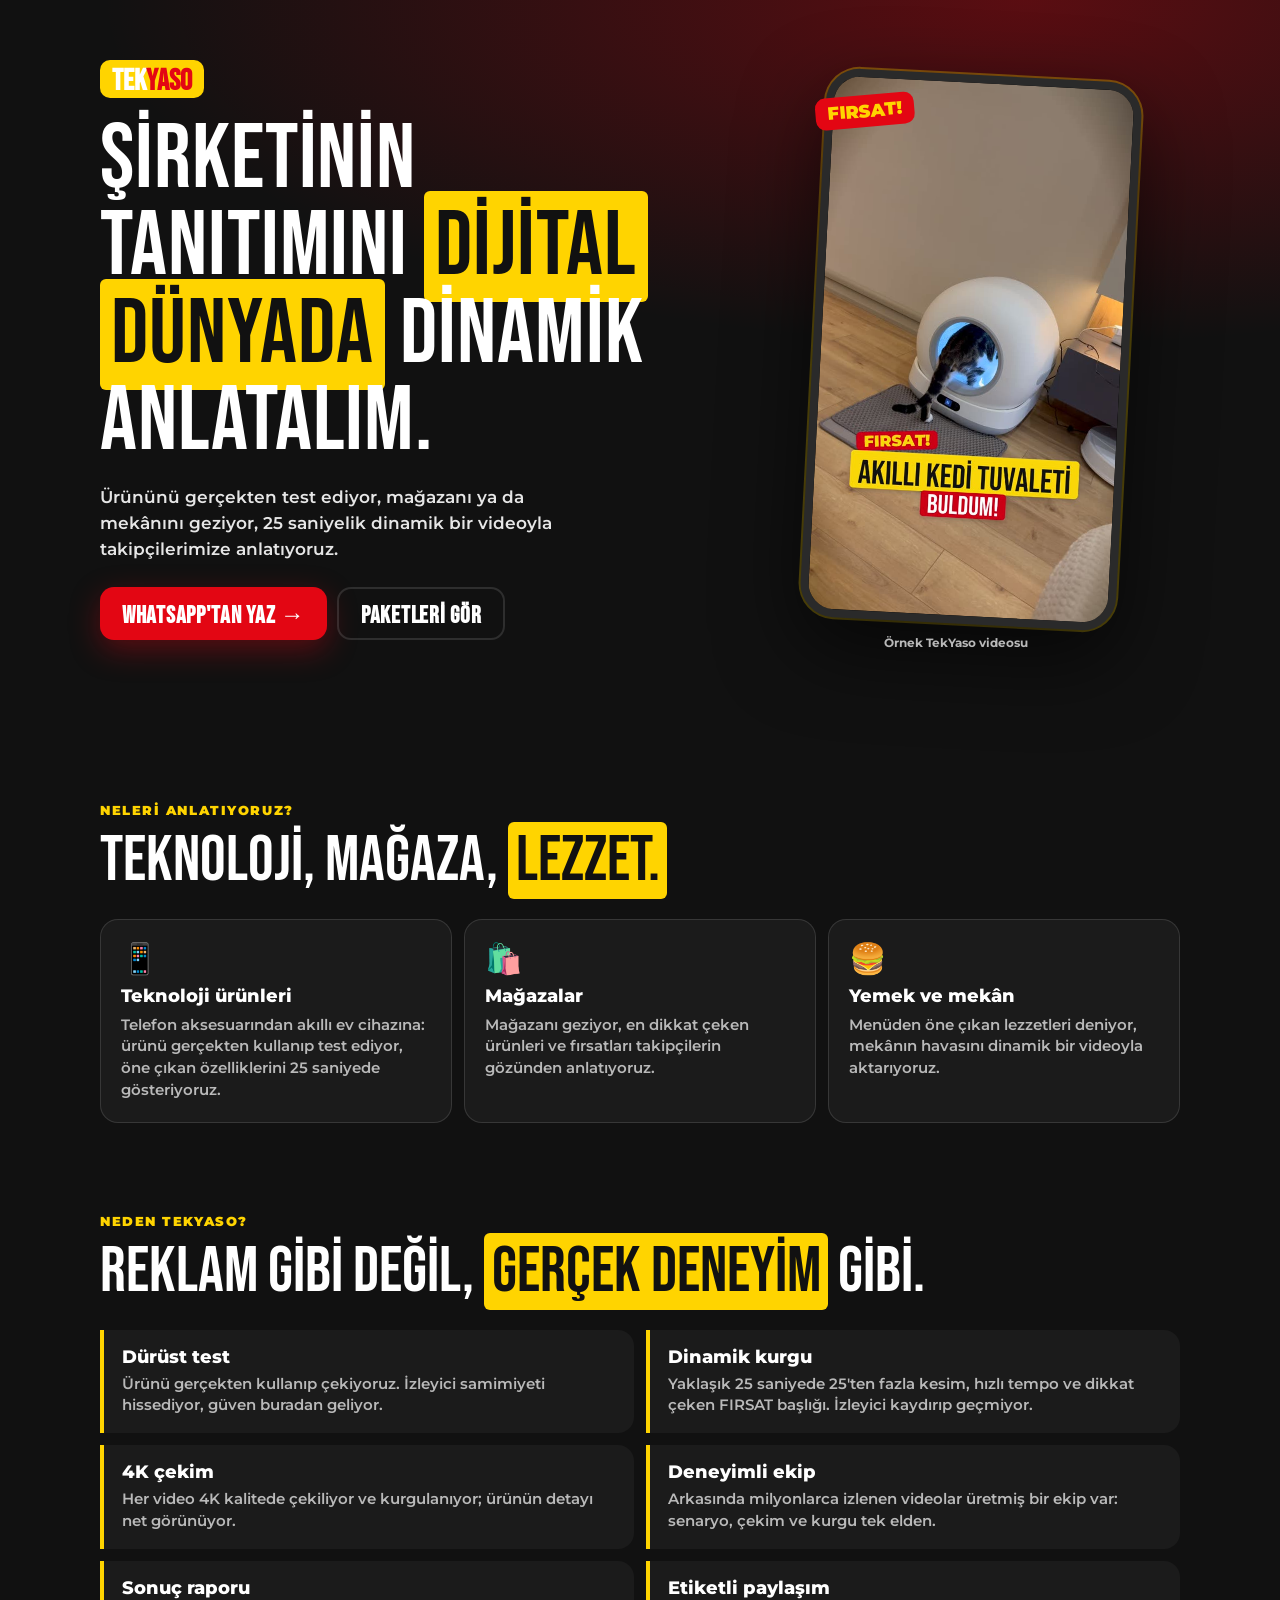
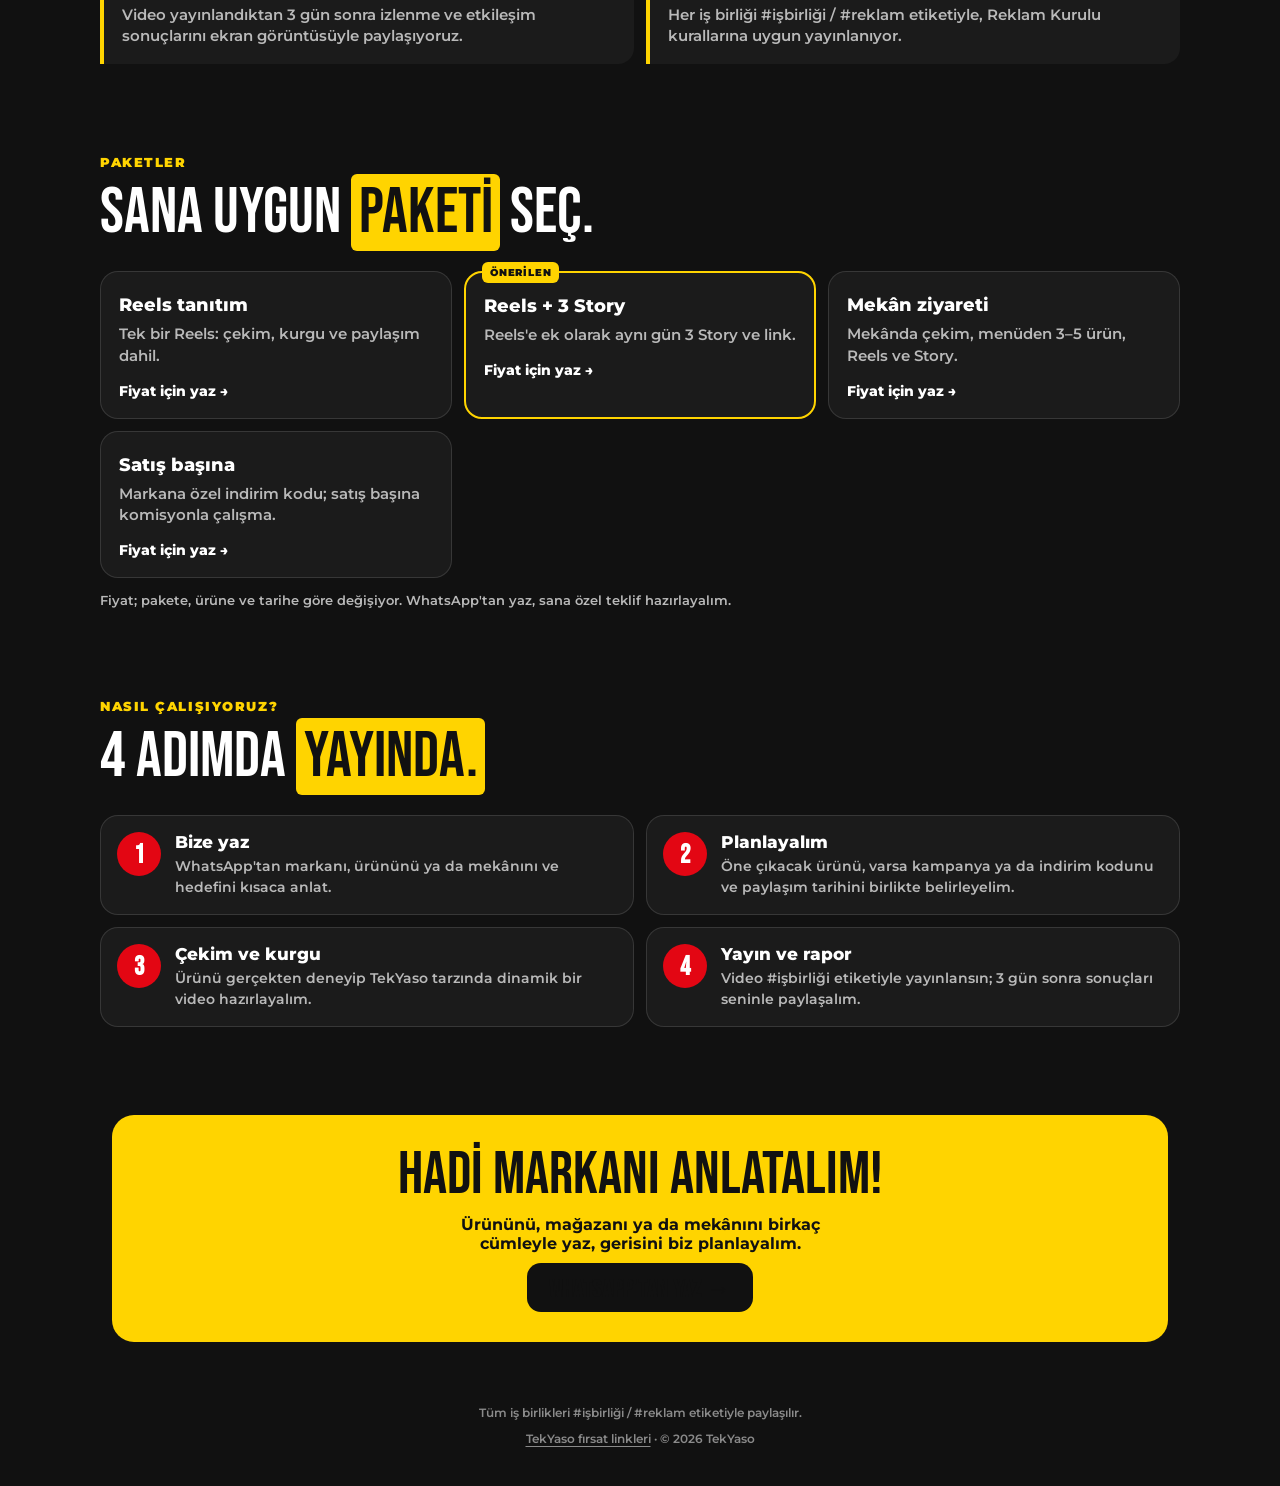
==== index.html @ 60eed176 "Ana sayfa = marka tanıtımı, fırsat linkleri /link, alan adı tekyaso.com Co-Authored-By: Claude Opus " ====
<!doctype html>
<html lang="tr">
<head>
<meta charset="utf-8">
<meta name="viewport" content="width=device-width, initial-scale=1, viewport-fit=cover">
<title>TekYaso ile şirketinin tanıtımı | Reels ve Story iş birliği</title>
<meta name="description" content="Şirketinin tanıtımını dijital dünyada dinamik anlatalım: teknoloji ürünleri, mağazalar ve mekânlar için dürüst test, 4K dinamik Reels ve sonuç raporu.">
<link rel="canonical" href="https://tekyaso.com/">
<meta name="theme-color" content="#111111">
<meta property="og:type" content="website">
<meta property="og:site_name" content="TekYaso">
<meta property="og:locale" content="tr_TR">
<meta property="og:title" content="TekYaso ile şirketinin tanıtımı | Reels ve Story iş birliği">
<meta property="og:description" content="Şirketinin tanıtımını dijital dünyada dinamik anlatalım: teknoloji ürünleri, mağazalar ve mekânlar için dürüst test, 4K dinamik Reels ve sonuç raporu.">
<meta property="og:url" content="https://tekyaso.com/">
<meta property="og:image" content="https://tekyaso.com/static/og.jpg">
<meta name="twitter:card" content="summary_large_image">
<link rel="icon" href="/favicon.svg" type="image/svg+xml">
<link rel="icon" href="/favicon-32.png" sizes="32x32" type="image/png">
<link rel="apple-touch-icon" href="/apple-touch-icon.png">
<link rel="preconnect" href="https://fonts.googleapis.com">
<link rel="preconnect" href="https://fonts.gstatic.com" crossorigin>
<link rel="stylesheet" href="https://fonts.googleapis.com/css2?family=Bebas+Neue&family=Montserrat:wght@500;600;700;800;900&display=swap">
<link rel="stylesheet" href="/static/style.css?v=1795410675">
<script type="application/ld+json">{"@context": "https://schema.org", "@type": "Organization", "name": "TekYaso", "url": "https://tekyaso.com/", "sameAs": ["https://www.instagram.com/tekyaso", "https://www.tiktok.com/@tekyaso", "https://www.youtube.com/@AsitmenMedya"]}</script>
</head>
<body class="ty ty-collab-page">
<main id="main">
  <section class="ty-hero">
    <div class="ty-hero-in">
      <div class="ty-hero-text">
        <a class="ty-mini-logo" href="/"><span>TEK</span><span>YASO</span></a>
        <h1>ŞİRKETİNİN TANITIMINI <mark>DİJİTAL DÜNYADA</mark> DİNAMİK ANLATALIM.</h1>
        <p class="ty-lead">Ürününü gerçekten test ediyor, mağazanı ya da mekânını geziyor, 25 saniyelik dinamik bir videoyla takipçilerimize anlatıyoruz.</p>
        <div class="ty-ctas">
          <a class="ty-btn ty-btn--red" href="https://wa.me/908503078467?text=Merhaba%2C+TekYaso+ile+%C5%9Firketimizin+tan%C4%B1t%C4%B1m%C4%B1+i%C3%A7in+yaz%C4%B1yorum." target="_blank" rel="noopener">WhatsApp'tan yaz →</a>
          <a class="ty-btn ty-btn--ghost" href="#paketler">Paketleri gör</a>
        </div>
      </div>
      <div class="ty-phone">
        <span class="ty-phone-badge">FIRSAT!</span>
        <video autoplay muted loop playsinline preload="metadata" poster="/static/video/tekyaso-ornek.jpg" aria-label="Örnek TekYaso videosu: akıllı kedi tuvaleti">
          <source src="/static/video/tekyaso-ornek.mp4" type="video/mp4">
        </video>
        <span class="ty-phone-cap">Örnek TekYaso videosu</span>
      </div>
    </div>
  </section>

  <section class="ty-sec">
    <span class="ty-kick">NELERİ ANLATIYORUZ?</span>
    <h2>Teknoloji, mağaza, <mark>lezzet.</mark></h2>
    <div class="ty-grid3"><div class="ty-box"><span class="ty-ico">📱</span><b>Teknoloji ürünleri</b><p>Telefon aksesuarından akıllı ev cihazına: ürünü gerçekten kullanıp test ediyor, öne çıkan özelliklerini 25 saniyede gösteriyoruz.</p></div><div class="ty-box"><span class="ty-ico">🛍️</span><b>Mağazalar</b><p>Mağazanı geziyor, en dikkat çeken ürünleri ve fırsatları takipçilerin gözünden anlatıyoruz.</p></div><div class="ty-box"><span class="ty-ico">🍔</span><b>Yemek ve mekân</b><p>Menüden öne çıkan lezzetleri deniyor, mekânın havasını dinamik bir videoyla aktarıyoruz.</p></div></div>
  </section>

  <section class="ty-sec">
    <span class="ty-kick">NEDEN TEKYASO?</span>
    <h2>Reklam gibi değil, <mark>gerçek deneyim</mark> gibi.</h2>
    <div class="ty-grid2"><div class="ty-why"><b>Dürüst test</b><p>Ürünü gerçekten kullanıp çekiyoruz. İzleyici samimiyeti hissediyor, güven buradan geliyor.</p></div><div class="ty-why"><b>Dinamik kurgu</b><p>Yaklaşık 25 saniyede 25&#x27;ten fazla kesim, hızlı tempo ve dikkat çeken FIRSAT başlığı. İzleyici kaydırıp geçmiyor.</p></div><div class="ty-why"><b>4K çekim</b><p>Her video 4K kalitede çekiliyor ve kurgulanıyor; ürünün detayı net görünüyor.</p></div><div class="ty-why"><b>Deneyimli ekip</b><p>Arkasında milyonlarca izlenen videolar üretmiş bir ekip var: senaryo, çekim ve kurgu tek elden.</p></div><div class="ty-why"><b>Sonuç raporu</b><p>Video yayınlandıktan 3 gün sonra izlenme ve etkileşim sonuçlarını ekran görüntüsüyle paylaşıyoruz.</p></div><div class="ty-why"><b>Etiketli paylaşım</b><p>Her iş birliği #işbirliği / #reklam etiketiyle, Reklam Kurulu kurallarına uygun yayınlanıyor.</p></div></div>
  </section>

  <section class="ty-sec" id="paketler">
    <span class="ty-kick">PAKETLER</span>
    <h2>Sana uygun <mark>paketi</mark> seç.</h2>
    <div class="ty-packs"><div class="ty-pack"><b>Reels tanıtım</b><p>Tek bir Reels: çekim, kurgu ve paylaşım dahil.</p><a class="ty-pack-cta" href="https://wa.me/908503078467?text=Merhaba%2C+TekYaso+ile+%C5%9Firketimizin+tan%C4%B1t%C4%B1m%C4%B1+i%C3%A7in+yaz%C4%B1yorum." target="_blank" rel="noopener">Fiyat için yaz →</a></div><div class="ty-pack is-hot"><span class='ty-hot'>ÖNERİLEN</span><b>Reels + 3 Story</b><p>Reels&#x27;e ek olarak aynı gün 3 Story ve link.</p><a class="ty-pack-cta" href="https://wa.me/908503078467?text=Merhaba%2C+TekYaso+ile+%C5%9Firketimizin+tan%C4%B1t%C4%B1m%C4%B1+i%C3%A7in+yaz%C4%B1yorum." target="_blank" rel="noopener">Fiyat için yaz →</a></div><div class="ty-pack"><b>Mekân ziyareti</b><p>Mekânda çekim, menüden 3–5 ürün, Reels ve Story.</p><a class="ty-pack-cta" href="https://wa.me/908503078467?text=Merhaba%2C+TekYaso+ile+%C5%9Firketimizin+tan%C4%B1t%C4%B1m%C4%B1+i%C3%A7in+yaz%C4%B1yorum." target="_blank" rel="noopener">Fiyat için yaz →</a></div><div class="ty-pack"><b>Satış başına</b><p>Markana özel indirim kodu; satış başına komisyonla çalışma.</p><a class="ty-pack-cta" href="https://wa.me/908503078467?text=Merhaba%2C+TekYaso+ile+%C5%9Firketimizin+tan%C4%B1t%C4%B1m%C4%B1+i%C3%A7in+yaz%C4%B1yorum." target="_blank" rel="noopener">Fiyat için yaz →</a></div></div>
    <p class="ty-note">Fiyat; pakete, ürüne ve tarihe göre değişiyor. WhatsApp'tan yaz, sana özel teklif hazırlayalım.</p>
  </section>

  <section class="ty-sec">
    <span class="ty-kick">NASIL ÇALIŞIYORUZ?</span>
    <h2>4 adımda <mark>yayında.</mark></h2>
    <ol class="ty-steps"><li><span class="ty-n">1</span><div><b>Bize yaz</b><p>WhatsApp&#x27;tan markanı, ürününü ya da mekânını ve hedefini kısaca anlat.</p></div></li><li><span class="ty-n">2</span><div><b>Planlayalım</b><p>Öne çıkacak ürünü, varsa kampanya ya da indirim kodunu ve paylaşım tarihini birlikte belirleyelim.</p></div></li><li><span class="ty-n">3</span><div><b>Çekim ve kurgu</b><p>Ürünü gerçekten deneyip TekYaso tarzında dinamik bir video hazırlayalım.</p></div></li><li><span class="ty-n">4</span><div><b>Yayın ve rapor</b><p>Video #işbirliği etiketiyle yayınlansın; 3 gün sonra sonuçları seninle paylaşalım.</p></div></li></ol>
  </section>

  <section class="ty-final">
    <b>HADİ MARKANI ANLATALIM!</b>
    <p>Ürününü, mağazanı ya da mekânını birkaç cümleyle yaz, gerisini biz planlayalım.</p>
    <a class="ty-btn ty-btn--ink" href="https://wa.me/908503078467?text=Merhaba%2C+TekYaso+ile+%C5%9Firketimizin+tan%C4%B1t%C4%B1m%C4%B1+i%C3%A7in+yaz%C4%B1yorum." target="_blank" rel="noopener">WhatsApp'tan yaz →</a>
  </section>

  <footer class="ty-foot ty-wrap">
    <p>Tüm iş birlikleri #işbirliği / #reklam etiketiyle paylaşılır.</p>
    <p><a href="/link/">TekYaso fırsat linkleri</a> · © 2026 TekYaso</p>
  </footer>
</main>
</body>
</html>
---- static/style.css ----
/* TekYaso fırsat sayfası — sarı #FFD400, kırmızı #E30613, siyah #111 */
:root { --ty-yel: #ffd400; --ty-red: #e30613; --ty-ink: #111111; --ty-card: #1b1b1b; --ty-line: rgba(255, 255, 255, 0.12); --ty-muted: #b9b9b9; }
body.ty { margin: 0; background: var(--ty-ink); color: #fff; font-family: "Montserrat", system-ui, -apple-system, sans-serif; font-weight: 600; -webkit-font-smoothing: antialiased; }
.ty a { color: inherit; text-decoration: none; }
.ty-wrap { width: 100%; max-width: 560px; margin: 0 auto; padding: 32px 16px 28px; }

.ty-head { text-align: center; display: grid; justify-items: center; gap: 14px; }
.ty-brand { position: relative; padding-top: 22px; }
.ty-badge { position: absolute; top: 0; left: -14px; transform: rotate(-6deg); background: var(--ty-red); color: var(--ty-yel); font-family: "Montserrat", sans-serif; font-weight: 900; font-size: 18px; letter-spacing: 0.02em; padding: 5px 12px; border-radius: 10px; box-shadow: 0 6px 18px rgba(227, 6, 19, 0.35); z-index: 2; }
.ty-logo { margin: 0; font-family: "Bebas Neue", Impact, sans-serif; font-weight: 400; font-size: 72px; line-height: 0.9; letter-spacing: 0.01em; background: var(--ty-yel); color: var(--ty-ink); padding: 10px 22px 4px; border-radius: 16px; }
.ty-logo span { color: var(--ty-red); }
.ty-tagline { margin: 0; font-size: 16px; font-weight: 700; color: #fff; max-width: 30ch; line-height: 1.4; }
.ty-social { display: flex; flex-wrap: wrap; justify-content: center; gap: 8px; }
.ty-social a { font-size: 13px; font-weight: 800; letter-spacing: 0.02em; padding: 8px 14px; border-radius: 999px; border: 1.5px solid var(--ty-line); transition: border-color 0.2s, background 0.2s; }
.ty-social a:hover { border-color: var(--ty-yel); background: rgba(255, 212, 0, 0.08); }

.ty-tools { margin-top: 26px; display: grid; gap: 12px; }
.ty-search { width: 100%; box-sizing: border-box; border: 2px solid var(--ty-line); background: var(--ty-card); color: #fff; border-radius: 14px; padding: 14px 16px; font: inherit; font-size: 16px; outline: none; }
.ty-search:focus { border-color: var(--ty-yel); }
.ty-chips { display: flex; gap: 8px; overflow-x: auto; padding-bottom: 4px; scrollbar-width: none; }
.ty-chips::-webkit-scrollbar { display: none; }
.ty-chip { flex: none; font: inherit; font-size: 14px; font-weight: 800; color: #fff; background: var(--ty-card); border: 1.5px solid var(--ty-line); border-radius: 999px; padding: 8px 14px; cursor: pointer; }
.ty-chip.is-on { background: var(--ty-yel); color: var(--ty-ink); border-color: var(--ty-yel); }

.ty-list { margin-top: 18px; display: grid; gap: 12px; }
.ty-card { background: var(--ty-card); border: 1.5px solid var(--ty-line); border-radius: 18px; overflow: hidden; transition: border-color 0.2s, transform 0.2s; }
.ty-card:hover { border-color: var(--ty-yel); transform: translateY(-2px); }
.ty-card[hidden] { display: none; }
.ty-main { display: grid; grid-template-columns: 84px 1fr; gap: 12px 14px; padding: 12px; align-items: center; }
.ty-img { width: 84px; height: 84px; border-radius: 12px; overflow: hidden; background: #fff; display: grid; place-items: center; }
.ty-img img { width: 100%; height: 100%; object-fit: cover; }
.ty-ph { font-family: "Bebas Neue", sans-serif; font-size: 44px; color: var(--ty-ink); background: var(--ty-yel); width: 100%; height: 100%; display: grid; place-items: center; }
.ty-info { display: grid; gap: 3px; min-width: 0; }
.ty-store { font-size: 11px; font-weight: 800; letter-spacing: 0.08em; text-transform: uppercase; color: var(--ty-yel); }
.ty-info b { font-size: 16px; font-weight: 800; line-height: 1.25; }
.ty-info small { font-size: 13px; color: var(--ty-muted); font-weight: 600; line-height: 1.35; }
.ty-tags { display: flex; gap: 6px; margin-top: 4px; }
.ty-tag { font-size: 10px; font-weight: 900; letter-spacing: 0.06em; padding: 3px 7px; border-radius: 6px; background: rgba(255, 255, 255, 0.1); color: #fff; }
.ty-tag--ad { background: #fff; color: var(--ty-ink); }
.ty-go { grid-column: 1 / -1; display: block; text-align: center; font-family: "Bebas Neue", sans-serif; font-size: 22px; letter-spacing: 0.04em; background: var(--ty-red); color: #fff; border-radius: 12px; padding: 9px 12px 6px; }
.ty-card:hover .ty-go { background: #ff1a29; }
.ty-video { display: block; text-align: center; font-size: 13px; font-weight: 800; color: var(--ty-yel); padding: 0 12px 12px; }
.ty-none { text-align: center; color: var(--ty-muted); margin: 18px 0 0; }

.ty-empty { margin-top: 28px; display: grid; gap: 10px; justify-items: center; text-align: center; background: var(--ty-card); border: 2px dashed rgba(255, 212, 0, 0.5); border-radius: 18px; padding: 28px 18px; }
.ty-empty[hidden] { display: none; }
.ty-empty b { font-family: "Bebas Neue", sans-serif; font-weight: 400; font-size: 34px; letter-spacing: 0.02em; color: var(--ty-yel); line-height: 1; }
.ty-empty span { color: var(--ty-muted); font-size: 14px; max-width: 32ch; line-height: 1.45; }
.ty-follow { margin-top: 6px; font-family: "Bebas Neue", sans-serif; font-size: 22px; letter-spacing: 0.04em; background: var(--ty-yel); color: var(--ty-ink); border-radius: 12px; padding: 9px 18px 6px; }

.ty-collab { margin-top: 22px; display: grid; gap: 4px; text-align: center; background: var(--ty-yel); color: var(--ty-ink); border-radius: 18px; padding: 16px; }
.ty-collab b { font-family: "Bebas Neue", sans-serif; font-weight: 400; font-size: 28px; line-height: 1; letter-spacing: 0.02em; }
.ty-collab span { font-size: 14px; font-weight: 800; }

.ty-foot { margin-top: 26px; text-align: center; font-size: 12px; color: #8a8a8a; line-height: 1.5; }
.ty-foot p { margin: 0 0 8px; }
.ty-foot a { text-decoration: underline; text-underline-offset: 3px; }
.ty-tools[hidden] { display: none; }

/* ---------- /tekyaso/isbirligi ---------- */
.ty-collab-page main { overflow-x: hidden; }
.ty-collab-page mark { background: var(--ty-yel); color: var(--ty-ink); padding: 0 0.12em; border-radius: 6px; -webkit-box-decoration-break: clone; box-decoration-break: clone; }
.ty-hero { background: radial-gradient(120% 80% at 80% 0%, rgba(227, 6, 19, 0.35), transparent 60%), var(--ty-ink); padding: 34px 16px 46px; }
.ty-hero-in { max-width: 1080px; margin: 0 auto; display: grid; gap: 34px; align-items: center; }
@media (min-width: 900px) { .ty-hero-in { grid-template-columns: 1.2fr 0.8fr; } .ty-hero { padding: 60px 32px 80px; } }
.ty-mini-logo { display: inline-flex; font-family: "Bebas Neue", sans-serif; font-size: 30px; line-height: 1; background: var(--ty-yel); color: var(--ty-ink); padding: 6px 12px 2px; border-radius: 10px; }
.ty-mini-logo span + span { color: var(--ty-red); }
.ty-hero h1 { margin: 18px 0 0; font-family: "Bebas Neue", sans-serif; font-weight: 400; font-size: clamp(46px, 9vw, 92px); line-height: 0.95; letter-spacing: 0.01em; }
.ty-lead { margin: 18px 0 0; font-size: 17px; line-height: 1.55; color: #e6e6e6; max-width: 44ch; }
.ty-ctas { display: flex; flex-wrap: wrap; gap: 10px; margin-top: 24px; }
.ty-btn { display: inline-flex; align-items: center; justify-content: center; font-family: "Bebas Neue", sans-serif; font-size: 24px; letter-spacing: 0.03em; padding: 12px 22px 8px; border-radius: 14px; transition: transform 0.15s, background 0.2s; }
.ty-btn:hover { transform: translateY(-2px); }
.ty-btn--red { background: var(--ty-red); color: #fff; box-shadow: 0 10px 30px rgba(227, 6, 19, 0.35); }
.ty-btn--ghost { border: 2px solid var(--ty-line); color: #fff; }
.ty-btn--ink { background: var(--ty-ink); color: var(--ty-yel); }
.ty-phone { position: relative; justify-self: center; width: min(78vw, 300px); aspect-ratio: 9 / 16; border-radius: 34px; border: 8px solid #2a2a2a; background: #000; box-shadow: 0 30px 80px rgba(0, 0, 0, 0.6), 0 0 0 2px rgba(255, 212, 0, 0.35); transform: rotate(3deg); }
.ty-phone video { width: 100%; height: 100%; object-fit: cover; border-radius: 26px; display: block; }
.ty-phone-badge { position: absolute; top: 18px; left: -18px; z-index: 2; transform: rotate(-8deg); background: var(--ty-red); color: var(--ty-yel); font-family: "Montserrat", sans-serif; font-weight: 900; font-size: 18px; padding: 5px 12px; border-radius: 10px; }
.ty-phone-cap { position: absolute; bottom: -34px; left: 0; right: 0; text-align: center; font-size: 12px; color: var(--ty-muted); font-weight: 700; transform: rotate(-3deg); }

.ty-sec { max-width: 1080px; margin: 0 auto; padding: 56px 16px 8px; }
@media (min-width: 900px) { .ty-sec { padding: 80px 32px 8px; } }
.ty-kick { font-size: 13px; font-weight: 900; letter-spacing: 0.12em; color: var(--ty-yel); }
.ty-sec h2 { margin: 10px 0 26px; font-family: "Bebas Neue", sans-serif; font-weight: 400; font-size: clamp(38px, 6vw, 64px); line-height: 1; }
.ty-grid3 { display: grid; gap: 12px; }
@media (min-width: 760px) { .ty-grid3 { grid-template-columns: repeat(3, 1fr); } }
.ty-box { background: var(--ty-card); border: 1.5px solid var(--ty-line); border-radius: 18px; padding: 20px; display: grid; gap: 8px; align-content: start; }
.ty-ico { font-size: 30px; }
.ty-box b, .ty-why b, .ty-pack b { font-size: 18px; font-weight: 800; }
.ty-box p, .ty-why p, .ty-pack p { margin: 0; color: var(--ty-muted); font-size: 14.5px; line-height: 1.5; font-weight: 600; }
.ty-grid2 { display: grid; gap: 12px; }
@media (min-width: 760px) { .ty-grid2 { grid-template-columns: 1fr 1fr; } }
.ty-why { border-left: 4px solid var(--ty-yel); background: var(--ty-card); border-radius: 0 16px 16px 0; padding: 16px 18px; display: grid; gap: 6px; }
.ty-packs { display: grid; gap: 12px; }
@media (min-width: 760px) { .ty-packs { grid-template-columns: repeat(3, 1fr); } }
.ty-pack { position: relative; background: var(--ty-card); border: 1.5px solid var(--ty-line); border-radius: 18px; padding: 22px 18px 18px; display: grid; gap: 8px; align-content: start; }
.ty-pack.is-hot { border: 2px solid var(--ty-yel); }
.ty-hot { position: absolute; top: -11px; left: 16px; background: var(--ty-yel); color: var(--ty-ink); font-size: 10px; font-weight: 900; letter-spacing: 0.08em; padding: 4px 8px; border-radius: 6px; }
.ty-pack-cta { margin-top: 6px; font-weight: 800; font-size: 14px; color: var(--ty-yel); }
.ty-note { margin: 14px 0 0; color: var(--ty-muted); font-size: 13px; }
.ty-steps { list-style: none; margin: 0; padding: 0; display: grid; gap: 12px; }
@media (min-width: 760px) { .ty-steps { grid-template-columns: repeat(2, 1fr); } }
.ty-steps li { display: grid; grid-template-columns: auto 1fr; gap: 14px; align-items: start; background: var(--ty-card); border: 1.5px solid var(--ty-line); border-radius: 18px; padding: 16px; }
.ty-n { width: 44px; height: 44px; border-radius: 50%; background: var(--ty-red); color: #fff; display: grid; place-items: center; font-family: "Bebas Neue", sans-serif; font-size: 26px; padding-top: 3px; box-sizing: border-box; }
.ty-steps b { font-size: 17px; font-weight: 800; }
.ty-steps p { margin: 4px 0 0; color: var(--ty-muted); font-size: 14px; line-height: 1.5; }
.ty-final { max-width: 1016px; margin: 56px 16px 0; background: var(--ty-yel); color: var(--ty-ink); border-radius: 22px; padding: 30px 20px; text-align: center; display: grid; gap: 10px; justify-items: center; }
@media (min-width: 1048px) { .ty-final { margin: 80px auto 0; } }
.ty-final b { font-family: "Bebas Neue", sans-serif; font-weight: 400; font-size: clamp(38px, 6vw, 60px); line-height: 1; }
.ty-final p { margin: 0; font-weight: 700; max-width: 40ch; }
.ty-collab-page .ty-foot { margin-top: 30px; padding-bottom: 30px; }
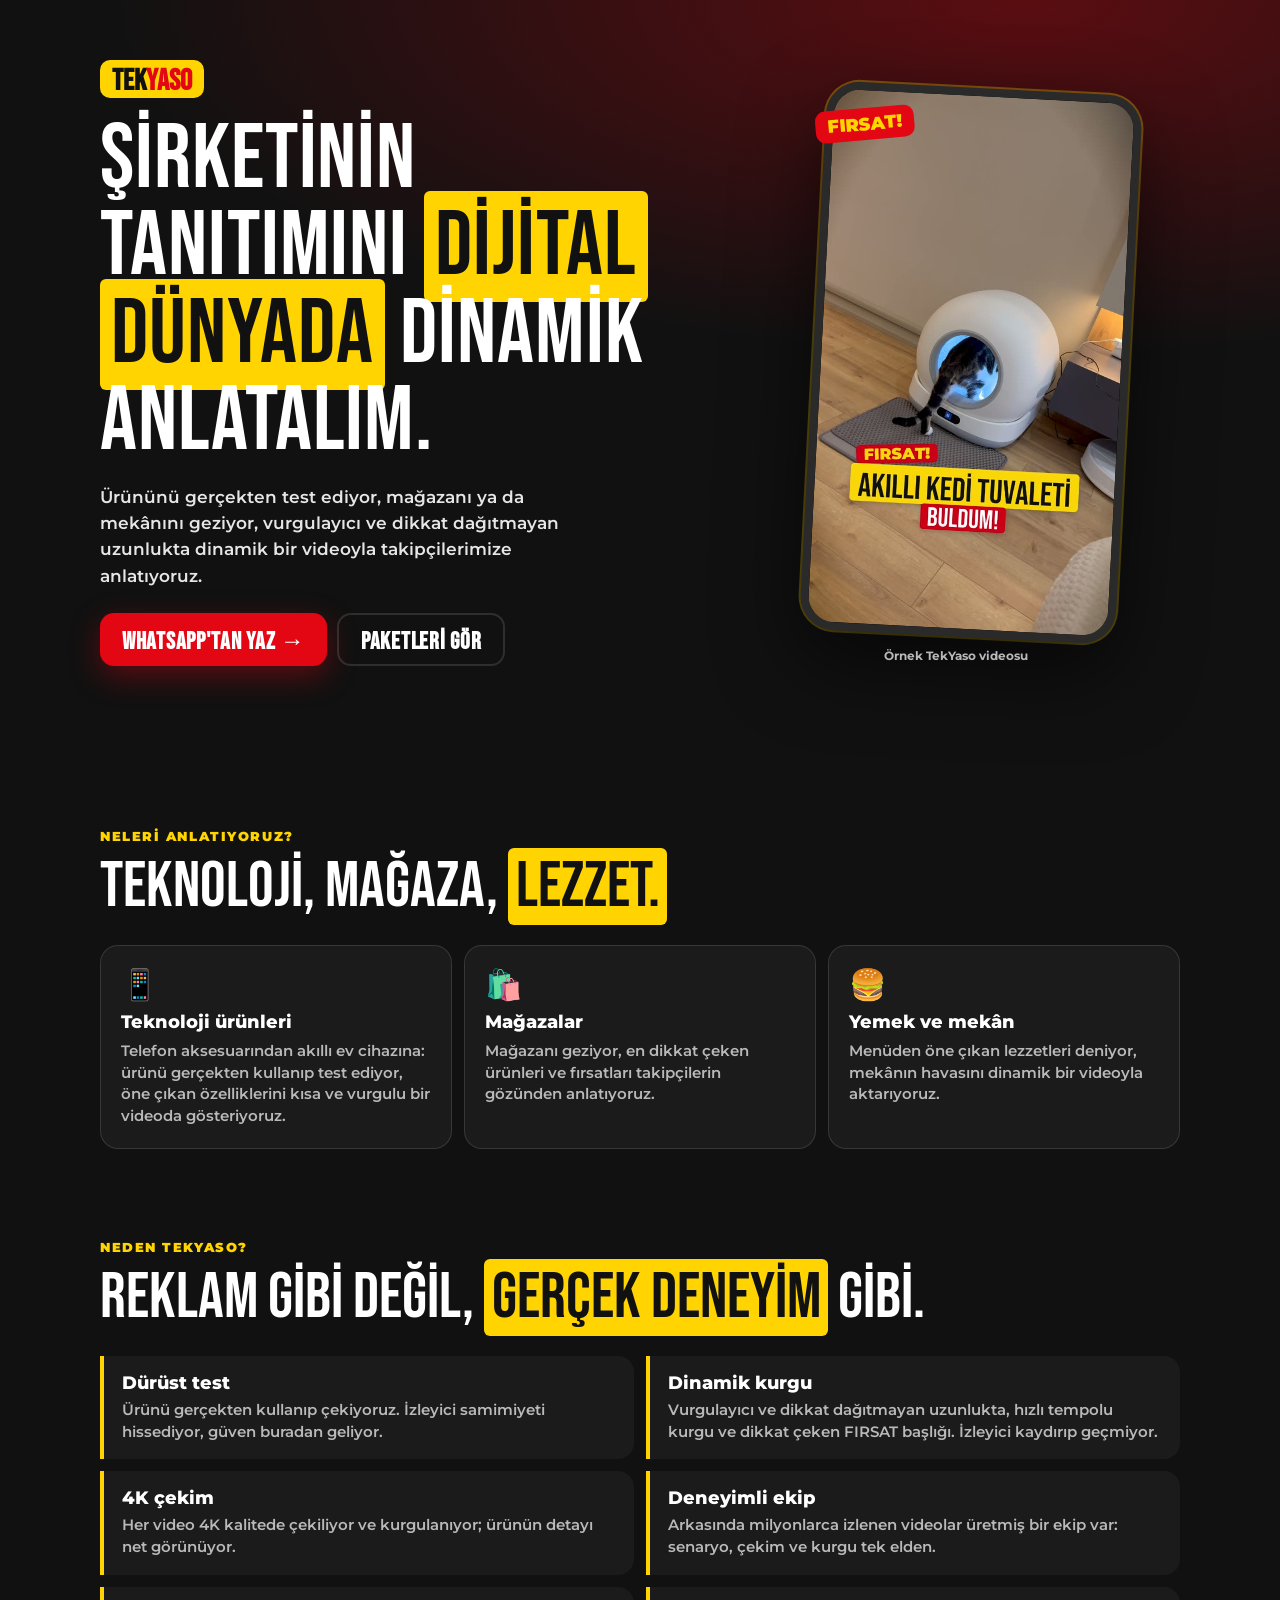
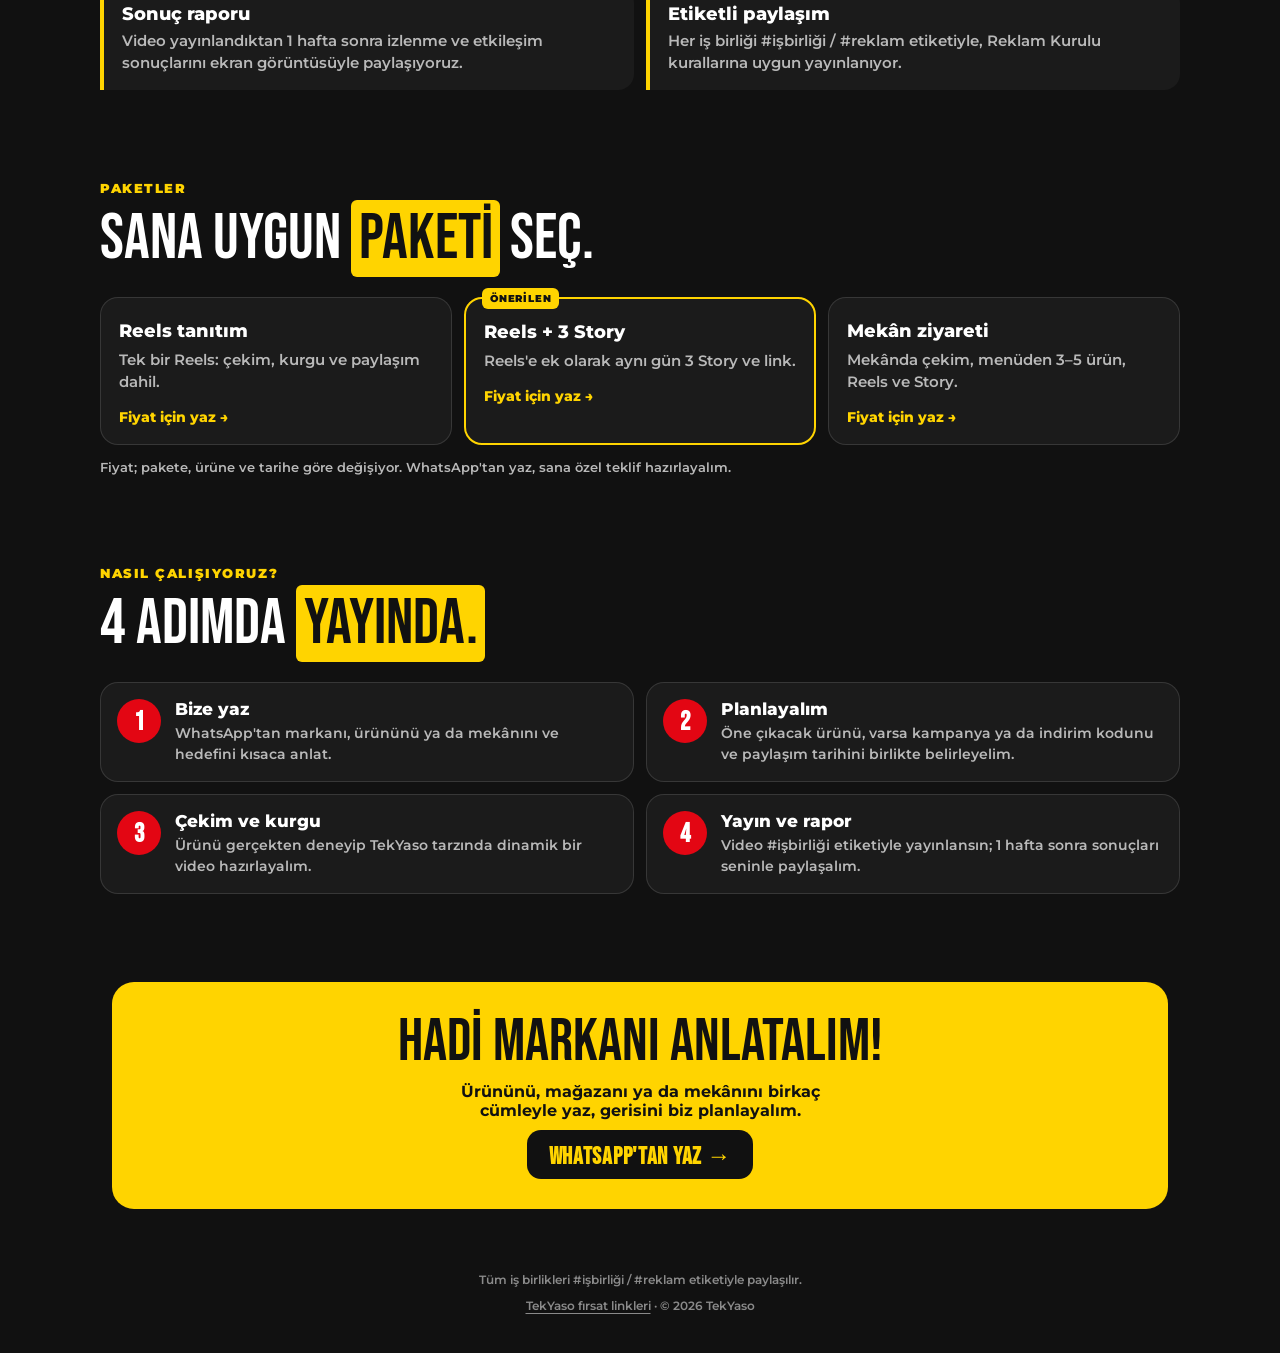
==== commit b00bf2e0: "Okunabilirlik: logo/kutu/buton renkleri, rapor 1 hafta, komisyon paketi ve 25 sn kaldırıldı Co-Autho" ====
--- a/index.html
+++ b/index.html
@@ -21,7 +21,7 @@
 <link rel="preconnect" href="https://fonts.googleapis.com">
 <link rel="preconnect" href="https://fonts.gstatic.com" crossorigin>
 <link rel="stylesheet" href="https://fonts.googleapis.com/css2?family=Bebas+Neue&family=Montserrat:wght@500;600;700;800;900&display=swap">
-<link rel="stylesheet" href="/static/style.css?v=1795410675">
+<link rel="stylesheet" href="/static/style.css?v=1795411040">
 <script type="application/ld+json">{"@context": "https://schema.org", "@type": "Organization", "name": "TekYaso", "url": "https://tekyaso.com/", "sameAs": ["https://www.instagram.com/tekyaso", "https://www.tiktok.com/@tekyaso", "https://www.youtube.com/@AsitmenMedya"]}</script>
 </head>
 <body class="ty ty-collab-page">
@@ -31,7 +31,7 @@
       <div class="ty-hero-text">
         <a class="ty-mini-logo" href="/"><span>TEK</span><span>YASO</span></a>
         <h1>ŞİRKETİNİN TANITIMINI <mark>DİJİTAL DÜNYADA</mark> DİNAMİK ANLATALIM.</h1>
-        <p class="ty-lead">Ürününü gerçekten test ediyor, mağazanı ya da mekânını geziyor, 25 saniyelik dinamik bir videoyla takipçilerimize anlatıyoruz.</p>
+        <p class="ty-lead">Ürününü gerçekten test ediyor, mağazanı ya da mekânını geziyor, vurgulayıcı ve dikkat dağıtmayan uzunlukta dinamik bir videoyla takipçilerimize anlatıyoruz.</p>
         <div class="ty-ctas">
           <a class="ty-btn ty-btn--red" href="https://wa.me/908503078467?text=Merhaba%2C+TekYaso+ile+%C5%9Firketimizin+tan%C4%B1t%C4%B1m%C4%B1+i%C3%A7in+yaz%C4%B1yorum." target="_blank" rel="noopener">WhatsApp'tan yaz →</a>
           <a class="ty-btn ty-btn--ghost" href="#paketler">Paketleri gör</a>
@@ -50,26 +50,26 @@
   <section class="ty-sec">
     <span class="ty-kick">NELERİ ANLATIYORUZ?</span>
     <h2>Teknoloji, mağaza, <mark>lezzet.</mark></h2>
-    <div class="ty-grid3"><div class="ty-box"><span class="ty-ico">📱</span><b>Teknoloji ürünleri</b><p>Telefon aksesuarından akıllı ev cihazına: ürünü gerçekten kullanıp test ediyor, öne çıkan özelliklerini 25 saniyede gösteriyoruz.</p></div><div class="ty-box"><span class="ty-ico">🛍️</span><b>Mağazalar</b><p>Mağazanı geziyor, en dikkat çeken ürünleri ve fırsatları takipçilerin gözünden anlatıyoruz.</p></div><div class="ty-box"><span class="ty-ico">🍔</span><b>Yemek ve mekân</b><p>Menüden öne çıkan lezzetleri deniyor, mekânın havasını dinamik bir videoyla aktarıyoruz.</p></div></div>
+    <div class="ty-grid3"><div class="ty-box"><span class="ty-ico">📱</span><b>Teknoloji ürünleri</b><p>Telefon aksesuarından akıllı ev cihazına: ürünü gerçekten kullanıp test ediyor, öne çıkan özelliklerini kısa ve vurgulu bir videoda gösteriyoruz.</p></div><div class="ty-box"><span class="ty-ico">🛍️</span><b>Mağazalar</b><p>Mağazanı geziyor, en dikkat çeken ürünleri ve fırsatları takipçilerin gözünden anlatıyoruz.</p></div><div class="ty-box"><span class="ty-ico">🍔</span><b>Yemek ve mekân</b><p>Menüden öne çıkan lezzetleri deniyor, mekânın havasını dinamik bir videoyla aktarıyoruz.</p></div></div>
   </section>
 
   <section class="ty-sec">
     <span class="ty-kick">NEDEN TEKYASO?</span>
     <h2>Reklam gibi değil, <mark>gerçek deneyim</mark> gibi.</h2>
-    <div class="ty-grid2"><div class="ty-why"><b>Dürüst test</b><p>Ürünü gerçekten kullanıp çekiyoruz. İzleyici samimiyeti hissediyor, güven buradan geliyor.</p></div><div class="ty-why"><b>Dinamik kurgu</b><p>Yaklaşık 25 saniyede 25&#x27;ten fazla kesim, hızlı tempo ve dikkat çeken FIRSAT başlığı. İzleyici kaydırıp geçmiyor.</p></div><div class="ty-why"><b>4K çekim</b><p>Her video 4K kalitede çekiliyor ve kurgulanıyor; ürünün detayı net görünüyor.</p></div><div class="ty-why"><b>Deneyimli ekip</b><p>Arkasında milyonlarca izlenen videolar üretmiş bir ekip var: senaryo, çekim ve kurgu tek elden.</p></div><div class="ty-why"><b>Sonuç raporu</b><p>Video yayınlandıktan 3 gün sonra izlenme ve etkileşim sonuçlarını ekran görüntüsüyle paylaşıyoruz.</p></div><div class="ty-why"><b>Etiketli paylaşım</b><p>Her iş birliği #işbirliği / #reklam etiketiyle, Reklam Kurulu kurallarına uygun yayınlanıyor.</p></div></div>
+    <div class="ty-grid2"><div class="ty-why"><b>Dürüst test</b><p>Ürünü gerçekten kullanıp çekiyoruz. İzleyici samimiyeti hissediyor, güven buradan geliyor.</p></div><div class="ty-why"><b>Dinamik kurgu</b><p>Vurgulayıcı ve dikkat dağıtmayan uzunlukta, hızlı tempolu kurgu ve dikkat çeken FIRSAT başlığı. İzleyici kaydırıp geçmiyor.</p></div><div class="ty-why"><b>4K çekim</b><p>Her video 4K kalitede çekiliyor ve kurgulanıyor; ürünün detayı net görünüyor.</p></div><div class="ty-why"><b>Deneyimli ekip</b><p>Arkasında milyonlarca izlenen videolar üretmiş bir ekip var: senaryo, çekim ve kurgu tek elden.</p></div><div class="ty-why"><b>Sonuç raporu</b><p>Video yayınlandıktan 1 hafta sonra izlenme ve etkileşim sonuçlarını ekran görüntüsüyle paylaşıyoruz.</p></div><div class="ty-why"><b>Etiketli paylaşım</b><p>Her iş birliği #işbirliği / #reklam etiketiyle, Reklam Kurulu kurallarına uygun yayınlanıyor.</p></div></div>
   </section>
 
   <section class="ty-sec" id="paketler">
     <span class="ty-kick">PAKETLER</span>
     <h2>Sana uygun <mark>paketi</mark> seç.</h2>
-    <div class="ty-packs"><div class="ty-pack"><b>Reels tanıtım</b><p>Tek bir Reels: çekim, kurgu ve paylaşım dahil.</p><a class="ty-pack-cta" href="https://wa.me/908503078467?text=Merhaba%2C+TekYaso+ile+%C5%9Firketimizin+tan%C4%B1t%C4%B1m%C4%B1+i%C3%A7in+yaz%C4%B1yorum." target="_blank" rel="noopener">Fiyat için yaz →</a></div><div class="ty-pack is-hot"><span class='ty-hot'>ÖNERİLEN</span><b>Reels + 3 Story</b><p>Reels&#x27;e ek olarak aynı gün 3 Story ve link.</p><a class="ty-pack-cta" href="https://wa.me/908503078467?text=Merhaba%2C+TekYaso+ile+%C5%9Firketimizin+tan%C4%B1t%C4%B1m%C4%B1+i%C3%A7in+yaz%C4%B1yorum." target="_blank" rel="noopener">Fiyat için yaz →</a></div><div class="ty-pack"><b>Mekân ziyareti</b><p>Mekânda çekim, menüden 3–5 ürün, Reels ve Story.</p><a class="ty-pack-cta" href="https://wa.me/908503078467?text=Merhaba%2C+TekYaso+ile+%C5%9Firketimizin+tan%C4%B1t%C4%B1m%C4%B1+i%C3%A7in+yaz%C4%B1yorum." target="_blank" rel="noopener">Fiyat için yaz →</a></div><div class="ty-pack"><b>Satış başına</b><p>Markana özel indirim kodu; satış başına komisyonla çalışma.</p><a class="ty-pack-cta" href="https://wa.me/908503078467?text=Merhaba%2C+TekYaso+ile+%C5%9Firketimizin+tan%C4%B1t%C4%B1m%C4%B1+i%C3%A7in+yaz%C4%B1yorum." target="_blank" rel="noopener">Fiyat için yaz →</a></div></div>
+    <div class="ty-packs"><div class="ty-pack"><b>Reels tanıtım</b><p>Tek bir Reels: çekim, kurgu ve paylaşım dahil.</p><a class="ty-pack-cta" href="https://wa.me/908503078467?text=Merhaba%2C+TekYaso+ile+%C5%9Firketimizin+tan%C4%B1t%C4%B1m%C4%B1+i%C3%A7in+yaz%C4%B1yorum." target="_blank" rel="noopener">Fiyat için yaz →</a></div><div class="ty-pack is-hot"><span class='ty-hot'>ÖNERİLEN</span><b>Reels + 3 Story</b><p>Reels&#x27;e ek olarak aynı gün 3 Story ve link.</p><a class="ty-pack-cta" href="https://wa.me/908503078467?text=Merhaba%2C+TekYaso+ile+%C5%9Firketimizin+tan%C4%B1t%C4%B1m%C4%B1+i%C3%A7in+yaz%C4%B1yorum." target="_blank" rel="noopener">Fiyat için yaz →</a></div><div class="ty-pack"><b>Mekân ziyareti</b><p>Mekânda çekim, menüden 3–5 ürün, Reels ve Story.</p><a class="ty-pack-cta" href="https://wa.me/908503078467?text=Merhaba%2C+TekYaso+ile+%C5%9Firketimizin+tan%C4%B1t%C4%B1m%C4%B1+i%C3%A7in+yaz%C4%B1yorum." target="_blank" rel="noopener">Fiyat için yaz →</a></div></div>
     <p class="ty-note">Fiyat; pakete, ürüne ve tarihe göre değişiyor. WhatsApp'tan yaz, sana özel teklif hazırlayalım.</p>
   </section>
 
   <section class="ty-sec">
     <span class="ty-kick">NASIL ÇALIŞIYORUZ?</span>
     <h2>4 adımda <mark>yayında.</mark></h2>
-    <ol class="ty-steps"><li><span class="ty-n">1</span><div><b>Bize yaz</b><p>WhatsApp&#x27;tan markanı, ürününü ya da mekânını ve hedefini kısaca anlat.</p></div></li><li><span class="ty-n">2</span><div><b>Planlayalım</b><p>Öne çıkacak ürünü, varsa kampanya ya da indirim kodunu ve paylaşım tarihini birlikte belirleyelim.</p></div></li><li><span class="ty-n">3</span><div><b>Çekim ve kurgu</b><p>Ürünü gerçekten deneyip TekYaso tarzında dinamik bir video hazırlayalım.</p></div></li><li><span class="ty-n">4</span><div><b>Yayın ve rapor</b><p>Video #işbirliği etiketiyle yayınlansın; 3 gün sonra sonuçları seninle paylaşalım.</p></div></li></ol>
+    <ol class="ty-steps"><li><span class="ty-n">1</span><div><b>Bize yaz</b><p>WhatsApp&#x27;tan markanı, ürününü ya da mekânını ve hedefini kısaca anlat.</p></div></li><li><span class="ty-n">2</span><div><b>Planlayalım</b><p>Öne çıkacak ürünü, varsa kampanya ya da indirim kodunu ve paylaşım tarihini birlikte belirleyelim.</p></div></li><li><span class="ty-n">3</span><div><b>Çekim ve kurgu</b><p>Ürünü gerçekten deneyip TekYaso tarzında dinamik bir video hazırlayalım.</p></div></li><li><span class="ty-n">4</span><div><b>Yayın ve rapor</b><p>Video #işbirliği etiketiyle yayınlansın; 1 hafta sonra sonuçları seninle paylaşalım.</p></div></li></ol>
   </section>
 
   <section class="ty-final">
--- a/static/style.css
+++ b/static/style.css
@@ -1,7 +1,7 @@
 /* TekYaso fırsat sayfası — sarı #FFD400, kırmızı #E30613, siyah #111 */
 :root { --ty-yel: #ffd400; --ty-red: #e30613; --ty-ink: #111111; --ty-card: #1b1b1b; --ty-line: rgba(255, 255, 255, 0.12); --ty-muted: #b9b9b9; }
 body.ty { margin: 0; background: var(--ty-ink); color: #fff; font-family: "Montserrat", system-ui, -apple-system, sans-serif; font-weight: 600; -webkit-font-smoothing: antialiased; }
-.ty a { color: inherit; text-decoration: none; }
+:where(.ty) a { color: inherit; text-decoration: none; }  /* düşük öncelik: sınıfların kendi renkleri (logo, sarı kutu, buton) ezilmesin */
 .ty-wrap { width: 100%; max-width: 560px; margin: 0 auto; padding: 32px 16px 28px; }
 
 .ty-head { text-align: center; display: grid; justify-items: center; gap: 14px; }
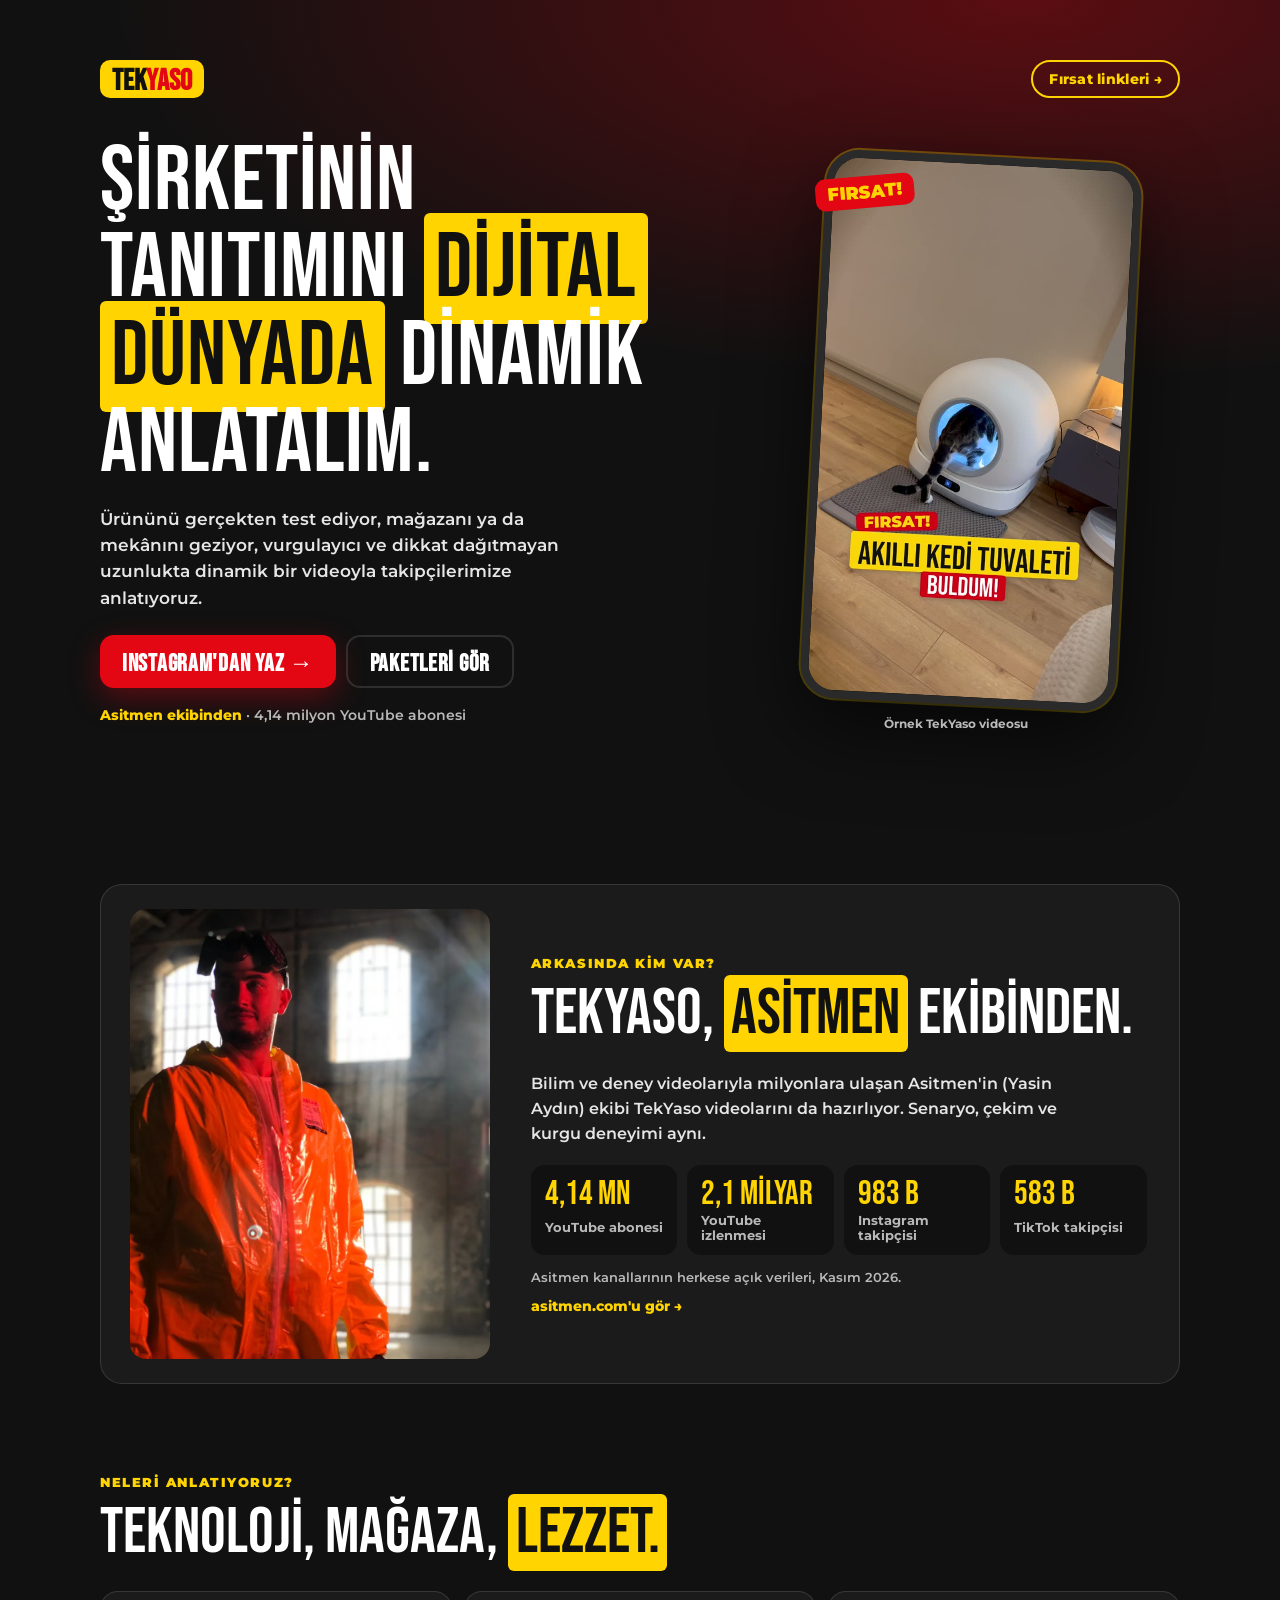
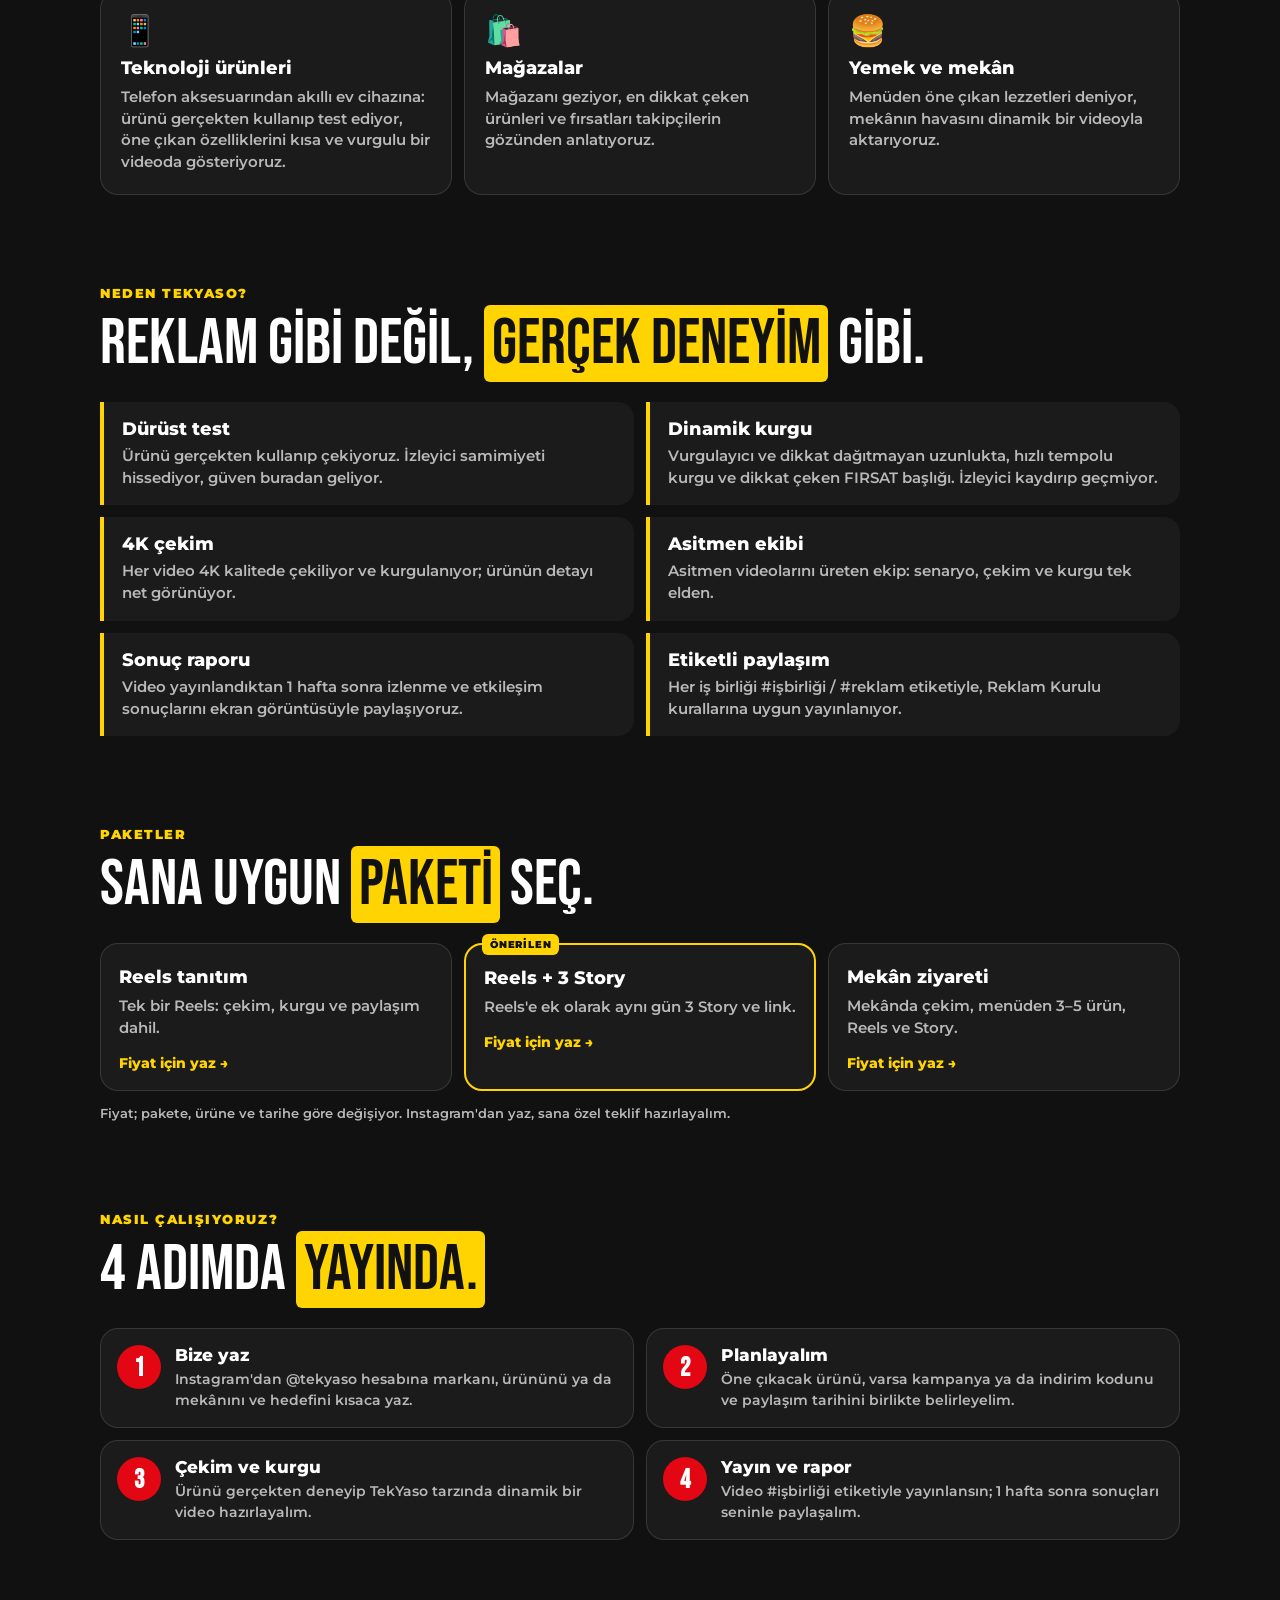
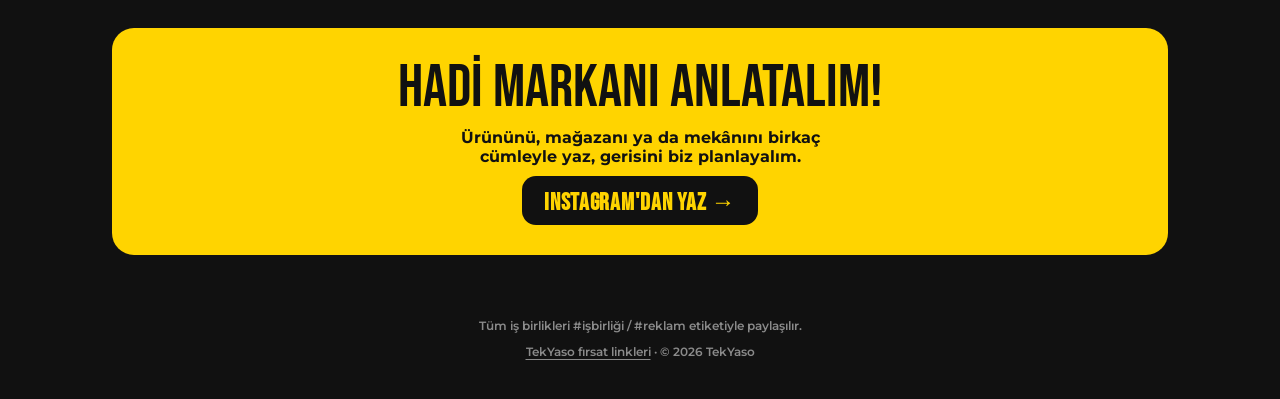
==== commit 1f47ef90: "Asitmen referansı (tulumlu foto), iletişim Instagram DM, ana sayfaya fırsat linkleri butonu, okunabi" ====
--- a/index.html
+++ b/index.html
@@ -21,21 +21,25 @@
 <link rel="preconnect" href="https://fonts.googleapis.com">
 <link rel="preconnect" href="https://fonts.gstatic.com" crossorigin>
 <link rel="stylesheet" href="https://fonts.googleapis.com/css2?family=Bebas+Neue&family=Montserrat:wght@500;600;700;800;900&display=swap">
-<link rel="stylesheet" href="/static/style.css?v=1795411040">
+<link rel="stylesheet" href="/static/style.css?v=1795411233">
 <script type="application/ld+json">{"@context": "https://schema.org", "@type": "Organization", "name": "TekYaso", "url": "https://tekyaso.com/", "sameAs": ["https://www.instagram.com/tekyaso", "https://www.tiktok.com/@tekyaso", "https://www.youtube.com/@AsitmenMedya"]}</script>
 </head>
 <body class="ty ty-collab-page">
 <main id="main">
   <section class="ty-hero">
+    <nav class="ty-top" aria-label="Site">
+      <a class="ty-mini-logo" href="/"><span>TEK</span><span>YASO</span></a>
+      <a class="ty-top-link" href="/link/">Fırsat linkleri <span aria-hidden="true">→</span></a>
+    </nav>
     <div class="ty-hero-in">
       <div class="ty-hero-text">
-        <a class="ty-mini-logo" href="/"><span>TEK</span><span>YASO</span></a>
         <h1>ŞİRKETİNİN TANITIMINI <mark>DİJİTAL DÜNYADA</mark> DİNAMİK ANLATALIM.</h1>
         <p class="ty-lead">Ürününü gerçekten test ediyor, mağazanı ya da mekânını geziyor, vurgulayıcı ve dikkat dağıtmayan uzunlukta dinamik bir videoyla takipçilerimize anlatıyoruz.</p>
         <div class="ty-ctas">
-          <a class="ty-btn ty-btn--red" href="https://wa.me/908503078467?text=Merhaba%2C+TekYaso+ile+%C5%9Firketimizin+tan%C4%B1t%C4%B1m%C4%B1+i%C3%A7in+yaz%C4%B1yorum." target="_blank" rel="noopener">WhatsApp'tan yaz →</a>
+          <a class="ty-btn ty-btn--red" href="https://ig.me/m/tekyaso" target="_blank" rel="noopener">Instagram'dan yaz →</a>
           <a class="ty-btn ty-btn--ghost" href="#paketler">Paketleri gör</a>
         </div>
+        <p class="ty-trust"><b>Asitmen ekibinden</b> · 4,14 milyon YouTube abonesi</p>
       </div>
       <div class="ty-phone">
         <span class="ty-phone-badge">FIRSAT!</span>
@@ -43,6 +47,20 @@
           <source src="/static/video/tekyaso-ornek.mp4" type="video/mp4">
         </video>
         <span class="ty-phone-cap">Örnek TekYaso videosu</span>
+      </div>
+    </div>
+  </section>
+
+  <section class="ty-sec ty-ref" aria-labelledby="ref-h">
+    <div class="ty-ref-in">
+      <img class="ty-ref-img" src="/static/img/asitmen-tulum.webp" alt="Asitmen (Yasin Aydın) turuncu koruyucu tulumla" width="900" height="1125" loading="lazy">
+      <div class="ty-ref-text">
+        <span class="ty-kick">ARKASINDA KİM VAR?</span>
+        <h2 id="ref-h">TekYaso, <mark>Asitmen</mark> ekibinden.</h2>
+        <p class="ty-ref-lead">Bilim ve deney videolarıyla milyonlara ulaşan Asitmen'in (Yasin Aydın) ekibi TekYaso videolarını da hazırlıyor. Senaryo, çekim ve kurgu deneyimi aynı.</p>
+        <div class="ty-ref-stats"><div><b>4,14 Mn</b><span>YouTube abonesi</span></div><div><b>2,1 milyar</b><span>YouTube izlenmesi</span></div><div><b>983 B</b><span>Instagram takipçisi</span></div><div><b>583 B</b><span>TikTok takipçisi</span></div></div>
+        <p class="ty-note">Asitmen kanallarının herkese açık verileri, Kasım 2026.</p>
+        <a class="ty-ref-link" href="https://www.asitmen.com" target="_blank" rel="noopener">asitmen.com'u gör →</a>
       </div>
     </div>
   </section>
@@ -56,26 +74,26 @@
   <section class="ty-sec">
     <span class="ty-kick">NEDEN TEKYASO?</span>
     <h2>Reklam gibi değil, <mark>gerçek deneyim</mark> gibi.</h2>
-    <div class="ty-grid2"><div class="ty-why"><b>Dürüst test</b><p>Ürünü gerçekten kullanıp çekiyoruz. İzleyici samimiyeti hissediyor, güven buradan geliyor.</p></div><div class="ty-why"><b>Dinamik kurgu</b><p>Vurgulayıcı ve dikkat dağıtmayan uzunlukta, hızlı tempolu kurgu ve dikkat çeken FIRSAT başlığı. İzleyici kaydırıp geçmiyor.</p></div><div class="ty-why"><b>4K çekim</b><p>Her video 4K kalitede çekiliyor ve kurgulanıyor; ürünün detayı net görünüyor.</p></div><div class="ty-why"><b>Deneyimli ekip</b><p>Arkasında milyonlarca izlenen videolar üretmiş bir ekip var: senaryo, çekim ve kurgu tek elden.</p></div><div class="ty-why"><b>Sonuç raporu</b><p>Video yayınlandıktan 1 hafta sonra izlenme ve etkileşim sonuçlarını ekran görüntüsüyle paylaşıyoruz.</p></div><div class="ty-why"><b>Etiketli paylaşım</b><p>Her iş birliği #işbirliği / #reklam etiketiyle, Reklam Kurulu kurallarına uygun yayınlanıyor.</p></div></div>
+    <div class="ty-grid2"><div class="ty-why"><b>Dürüst test</b><p>Ürünü gerçekten kullanıp çekiyoruz. İzleyici samimiyeti hissediyor, güven buradan geliyor.</p></div><div class="ty-why"><b>Dinamik kurgu</b><p>Vurgulayıcı ve dikkat dağıtmayan uzunlukta, hızlı tempolu kurgu ve dikkat çeken FIRSAT başlığı. İzleyici kaydırıp geçmiyor.</p></div><div class="ty-why"><b>4K çekim</b><p>Her video 4K kalitede çekiliyor ve kurgulanıyor; ürünün detayı net görünüyor.</p></div><div class="ty-why"><b>Asitmen ekibi</b><p>Asitmen videolarını üreten ekip: senaryo, çekim ve kurgu tek elden.</p></div><div class="ty-why"><b>Sonuç raporu</b><p>Video yayınlandıktan 1 hafta sonra izlenme ve etkileşim sonuçlarını ekran görüntüsüyle paylaşıyoruz.</p></div><div class="ty-why"><b>Etiketli paylaşım</b><p>Her iş birliği #işbirliği / #reklam etiketiyle, Reklam Kurulu kurallarına uygun yayınlanıyor.</p></div></div>
   </section>
 
   <section class="ty-sec" id="paketler">
     <span class="ty-kick">PAKETLER</span>
     <h2>Sana uygun <mark>paketi</mark> seç.</h2>
-    <div class="ty-packs"><div class="ty-pack"><b>Reels tanıtım</b><p>Tek bir Reels: çekim, kurgu ve paylaşım dahil.</p><a class="ty-pack-cta" href="https://wa.me/908503078467?text=Merhaba%2C+TekYaso+ile+%C5%9Firketimizin+tan%C4%B1t%C4%B1m%C4%B1+i%C3%A7in+yaz%C4%B1yorum." target="_blank" rel="noopener">Fiyat için yaz →</a></div><div class="ty-pack is-hot"><span class='ty-hot'>ÖNERİLEN</span><b>Reels + 3 Story</b><p>Reels&#x27;e ek olarak aynı gün 3 Story ve link.</p><a class="ty-pack-cta" href="https://wa.me/908503078467?text=Merhaba%2C+TekYaso+ile+%C5%9Firketimizin+tan%C4%B1t%C4%B1m%C4%B1+i%C3%A7in+yaz%C4%B1yorum." target="_blank" rel="noopener">Fiyat için yaz →</a></div><div class="ty-pack"><b>Mekân ziyareti</b><p>Mekânda çekim, menüden 3–5 ürün, Reels ve Story.</p><a class="ty-pack-cta" href="https://wa.me/908503078467?text=Merhaba%2C+TekYaso+ile+%C5%9Firketimizin+tan%C4%B1t%C4%B1m%C4%B1+i%C3%A7in+yaz%C4%B1yorum." target="_blank" rel="noopener">Fiyat için yaz →</a></div></div>
-    <p class="ty-note">Fiyat; pakete, ürüne ve tarihe göre değişiyor. WhatsApp'tan yaz, sana özel teklif hazırlayalım.</p>
+    <div class="ty-packs"><div class="ty-pack"><b>Reels tanıtım</b><p>Tek bir Reels: çekim, kurgu ve paylaşım dahil.</p><a class="ty-pack-cta" href="https://ig.me/m/tekyaso" target="_blank" rel="noopener">Fiyat için yaz →</a></div><div class="ty-pack is-hot"><span class='ty-hot'>ÖNERİLEN</span><b>Reels + 3 Story</b><p>Reels&#x27;e ek olarak aynı gün 3 Story ve link.</p><a class="ty-pack-cta" href="https://ig.me/m/tekyaso" target="_blank" rel="noopener">Fiyat için yaz →</a></div><div class="ty-pack"><b>Mekân ziyareti</b><p>Mekânda çekim, menüden 3–5 ürün, Reels ve Story.</p><a class="ty-pack-cta" href="https://ig.me/m/tekyaso" target="_blank" rel="noopener">Fiyat için yaz →</a></div></div>
+    <p class="ty-note">Fiyat; pakete, ürüne ve tarihe göre değişiyor. Instagram'dan yaz, sana özel teklif hazırlayalım.</p>
   </section>
 
   <section class="ty-sec">
     <span class="ty-kick">NASIL ÇALIŞIYORUZ?</span>
     <h2>4 adımda <mark>yayında.</mark></h2>
-    <ol class="ty-steps"><li><span class="ty-n">1</span><div><b>Bize yaz</b><p>WhatsApp&#x27;tan markanı, ürününü ya da mekânını ve hedefini kısaca anlat.</p></div></li><li><span class="ty-n">2</span><div><b>Planlayalım</b><p>Öne çıkacak ürünü, varsa kampanya ya da indirim kodunu ve paylaşım tarihini birlikte belirleyelim.</p></div></li><li><span class="ty-n">3</span><div><b>Çekim ve kurgu</b><p>Ürünü gerçekten deneyip TekYaso tarzında dinamik bir video hazırlayalım.</p></div></li><li><span class="ty-n">4</span><div><b>Yayın ve rapor</b><p>Video #işbirliği etiketiyle yayınlansın; 1 hafta sonra sonuçları seninle paylaşalım.</p></div></li></ol>
+    <ol class="ty-steps"><li><span class="ty-n">1</span><div><b>Bize yaz</b><p>Instagram&#x27;dan @tekyaso hesabına markanı, ürününü ya da mekânını ve hedefini kısaca yaz.</p></div></li><li><span class="ty-n">2</span><div><b>Planlayalım</b><p>Öne çıkacak ürünü, varsa kampanya ya da indirim kodunu ve paylaşım tarihini birlikte belirleyelim.</p></div></li><li><span class="ty-n">3</span><div><b>Çekim ve kurgu</b><p>Ürünü gerçekten deneyip TekYaso tarzında dinamik bir video hazırlayalım.</p></div></li><li><span class="ty-n">4</span><div><b>Yayın ve rapor</b><p>Video #işbirliği etiketiyle yayınlansın; 1 hafta sonra sonuçları seninle paylaşalım.</p></div></li></ol>
   </section>
 
   <section class="ty-final">
     <b>HADİ MARKANI ANLATALIM!</b>
     <p>Ürününü, mağazanı ya da mekânını birkaç cümleyle yaz, gerisini biz planlayalım.</p>
-    <a class="ty-btn ty-btn--ink" href="https://wa.me/908503078467?text=Merhaba%2C+TekYaso+ile+%C5%9Firketimizin+tan%C4%B1t%C4%B1m%C4%B1+i%C3%A7in+yaz%C4%B1yorum." target="_blank" rel="noopener">WhatsApp'tan yaz →</a>
+    <a class="ty-btn ty-btn--ink" href="https://ig.me/m/tekyaso" target="_blank" rel="noopener">Instagram'dan yaz →</a>
   </section>
 
   <footer class="ty-foot ty-wrap">
--- a/static/style.css
+++ b/static/style.css
@@ -2,7 +2,7 @@
 :root { --ty-yel: #ffd400; --ty-red: #e30613; --ty-ink: #111111; --ty-card: #1b1b1b; --ty-line: rgba(255, 255, 255, 0.12); --ty-muted: #b9b9b9; }
 body.ty { margin: 0; background: var(--ty-ink); color: #fff; font-family: "Montserrat", system-ui, -apple-system, sans-serif; font-weight: 600; -webkit-font-smoothing: antialiased; }
 :where(.ty) a { color: inherit; text-decoration: none; }  /* düşük öncelik: sınıfların kendi renkleri (logo, sarı kutu, buton) ezilmesin */
-.ty-wrap { width: 100%; max-width: 560px; margin: 0 auto; padding: 32px 16px 28px; }
+.ty-wrap { box-sizing: border-box; width: 100%; max-width: 560px; margin: 0 auto; padding: 32px 16px 28px; }
 
 .ty-head { text-align: center; display: grid; justify-items: center; gap: 14px; }
 .ty-brand { position: relative; padding-top: 22px; }
@@ -65,7 +65,25 @@
 @media (min-width: 900px) { .ty-hero-in { grid-template-columns: 1.2fr 0.8fr; } .ty-hero { padding: 60px 32px 80px; } }
 .ty-mini-logo { display: inline-flex; font-family: "Bebas Neue", sans-serif; font-size: 30px; line-height: 1; background: var(--ty-yel); color: var(--ty-ink); padding: 6px 12px 2px; border-radius: 10px; }
 .ty-mini-logo span + span { color: var(--ty-red); }
-.ty-hero h1 { margin: 18px 0 0; font-family: "Bebas Neue", sans-serif; font-weight: 400; font-size: clamp(46px, 9vw, 92px); line-height: 0.95; letter-spacing: 0.01em; }
+.ty-top { max-width: 1080px; margin: 0 auto 22px; display: flex; align-items: center; justify-content: space-between; gap: 12px; }
+@media (min-width: 900px) { .ty-top { margin-bottom: 40px; } }
+.ty-top-link { font-size: 14px; font-weight: 800; letter-spacing: 0.02em; color: var(--ty-yel); border: 2px solid var(--ty-yel); border-radius: 999px; padding: 8px 16px; white-space: nowrap; transition: background 0.2s, color 0.2s; }
+.ty-top-link:hover { background: var(--ty-yel); color: var(--ty-ink); }
+.ty-trust { margin: 18px 0 0; font-size: 14px; color: var(--ty-muted); }
+.ty-trust b { color: var(--ty-yel); font-weight: 800; }
+.ty-ref-in { display: grid; gap: 24px; align-items: center; background: var(--ty-card); border: 1.5px solid var(--ty-line); border-radius: 22px; padding: 18px; }
+@media (min-width: 760px) { .ty-ref-in { grid-template-columns: 0.75fr 1.25fr; gap: 36px; padding: 24px 32px 24px 24px; } }
+.ty-ref-img { width: 100%; max-width: 360px; height: auto; aspect-ratio: 4 / 5; object-fit: cover; border-radius: 16px; display: block; justify-self: center; }
+@media (max-width: 759px) { .ty-ref-img { max-width: 220px; } }
+.ty-ref-text h2 { margin-bottom: 14px; }
+.ty-ref-lead { margin: 0 0 18px; color: #e6e6e6; font-size: 16px; line-height: 1.55; max-width: 48ch; }
+.ty-ref-stats { display: grid; grid-template-columns: repeat(2, 1fr); gap: 10px; }
+@media (min-width: 1000px) { .ty-ref-stats { grid-template-columns: repeat(4, 1fr); } }
+.ty-ref-stats div { background: var(--ty-ink); border-radius: 14px; padding: 12px 14px; display: grid; gap: 2px; }
+.ty-ref-stats b { font-family: "Bebas Neue", sans-serif; font-weight: 400; font-size: 34px; line-height: 1; color: var(--ty-yel); }
+.ty-ref-stats span { font-size: 12.5px; font-weight: 700; color: var(--ty-muted); }
+.ty-ref-link { display: inline-block; margin-top: 12px; font-weight: 800; font-size: 14px; color: var(--ty-yel); }
+.ty-hero h1 { margin: 0; font-family: "Bebas Neue", sans-serif; font-weight: 400; font-size: clamp(46px, 9vw, 92px); line-height: 0.95; letter-spacing: 0.01em; }
 .ty-lead { margin: 18px 0 0; font-size: 17px; line-height: 1.55; color: #e6e6e6; max-width: 44ch; }
 .ty-ctas { display: flex; flex-wrap: wrap; gap: 10px; margin-top: 24px; }
 .ty-btn { display: inline-flex; align-items: center; justify-content: center; font-family: "Bebas Neue", sans-serif; font-size: 24px; letter-spacing: 0.03em; padding: 12px 22px 8px; border-radius: 14px; transition: transform 0.15s, background 0.2s; }
